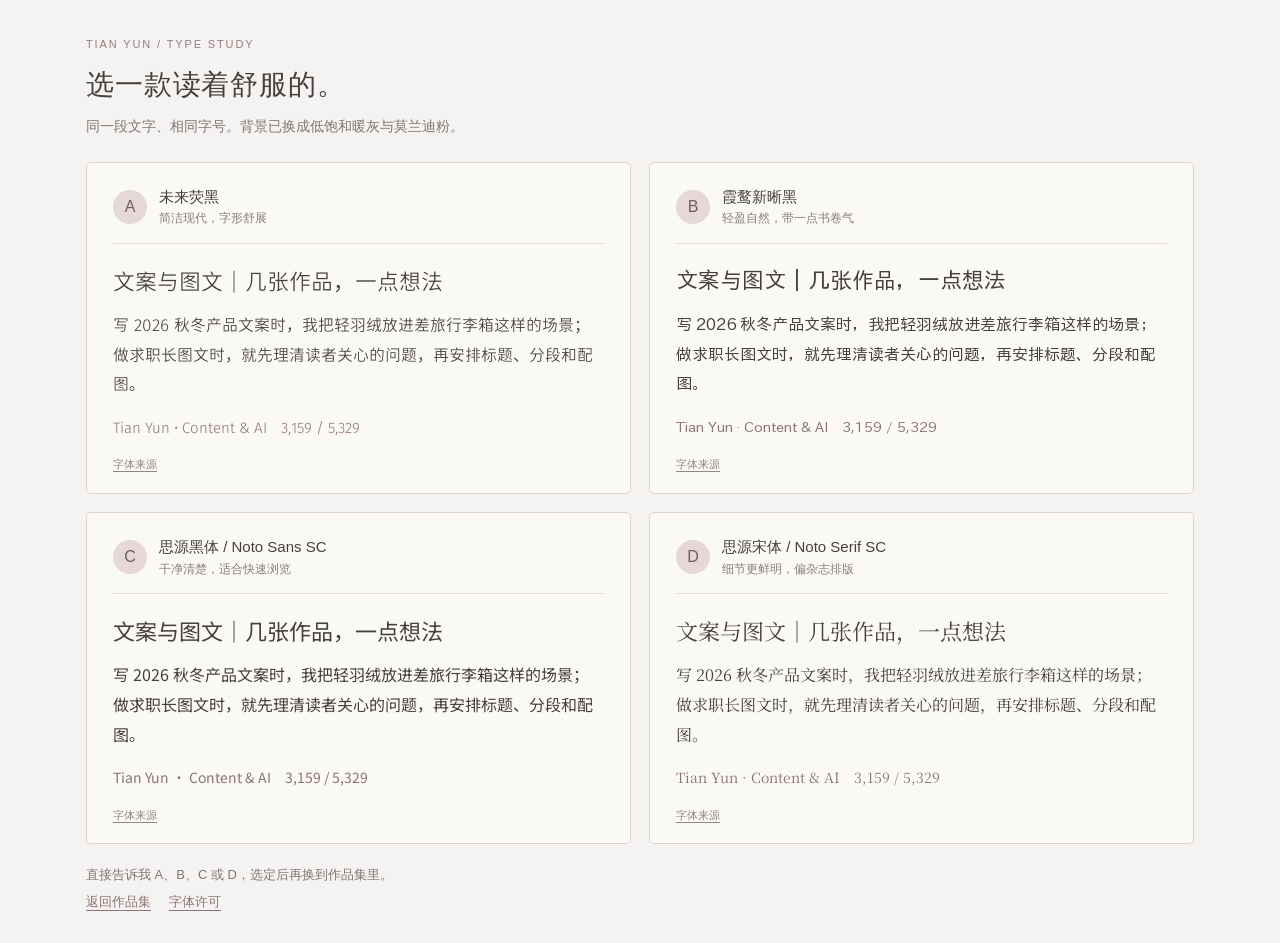
==== font-options.html @ 410164c6 "Update portfolio 2026-11-23 19:13" ====
<!doctype html>
<html lang="zh-CN"><head><meta charset="UTF-8"><meta name="viewport" content="width=device-width,initial-scale=1"><meta name="robots" content="noindex"><title>田韵 · 正文字体对比</title><link rel="stylesheet" href="font-options.css"></head>
<body><main><header><span class="kicker">TIAN YUN / TYPE STUDY</span><h1>选一款读着舒服的。</h1><p>同一段文字、相同字号。背景已换成低饱和暖灰与莫兰迪粉。</p></header>
<div class="options">
<article><div class="label"><span>A</span><div><h2>未来荧黑</h2><p>简洁现代，字形舒展</p></div></div><div class="sample a"><h3>文案与图文｜几张作品，一点想法</h3><p>写 2026 秋冬产品文案时，我把轻羽绒放进差旅行李箱这样的场景；做求职长图文时，就先理清读者关心的问题，再安排标题、分段和配图。</p><p class="latin">Tian Yun · Content &amp; AI　3,159 / 5,329</p></div><a class="source" href="https://github.com/welai/glow-sans" target="_blank" rel="noopener">字体来源</a></article>
<article><div class="label"><span>B</span><div><h2>霞鹜新晰黑</h2><p>轻盈自然，带一点书卷气</p></div></div><div class="sample b"><h3>文案与图文｜几张作品，一点想法</h3><p>写 2026 秋冬产品文案时，我把轻羽绒放进差旅行李箱这样的场景；做求职长图文时，就先理清读者关心的问题，再安排标题、分段和配图。</p><p class="latin">Tian Yun · Content &amp; AI　3,159 / 5,329</p></div><a class="source" href="https://github.com/lxgw/LxgwNeoXiHei" target="_blank" rel="noopener">字体来源</a></article>
<article><div class="label"><span>C</span><div><h2>思源黑体 / Noto Sans SC</h2><p>干净清楚，适合快速浏览</p></div></div><div class="sample c"><h3>文案与图文｜几张作品，一点想法</h3><p>写 2026 秋冬产品文案时，我把轻羽绒放进差旅行李箱这样的场景；做求职长图文时，就先理清读者关心的问题，再安排标题、分段和配图。</p><p class="latin">Tian Yun · Content &amp; AI　3,159 / 5,329</p></div><a class="source" href="https://github.com/notofonts/noto-cjk" target="_blank" rel="noopener">字体来源</a></article>
<article><div class="label"><span>D</span><div><h2>思源宋体 / Noto Serif SC</h2><p>细节更鲜明，偏杂志排版</p></div></div><div class="sample d"><h3>文案与图文｜几张作品，一点想法</h3><p>写 2026 秋冬产品文案时，我把轻羽绒放进差旅行李箱这样的场景；做求职长图文时，就先理清读者关心的问题，再安排标题、分段和配图。</p><p class="latin">Tian Yun · Content &amp; AI　3,159 / 5,329</p></div><a class="source" href="https://github.com/notofonts/noto-cjk" target="_blank" rel="noopener">字体来源</a></article>
</div><footer><p>直接告诉我 A、B、C 或 D，选定后再换到作品集里。</p><a href="./">返回作品集</a><a href="assets/fonts/choices/LICENSES.txt">字体许可</a></footer></main></body></html>
---- font-options.css ----
@font-face{font-family:StudyA;src:url('assets/fonts/choices/study-a.woff2')}@font-face{font-family:StudyB;src:url('assets/fonts/choices/study-b.woff2')}@font-face{font-family:StudyC;src:url('assets/fonts/choices/study-c.woff2')}@font-face{font-family:StudyD;src:url('assets/fonts/choices/study-d.woff2')}
*{box-sizing:border-box}body{margin:0;background:#f5f3f1;color:#45403e;font:16px/1.65 -apple-system,BlinkMacSystemFont,'Segoe UI','Microsoft YaHei',sans-serif}main{max-width:1160px;margin:auto;padding:30px 26px}header{margin-bottom:24px}.kicker{font-size:11px;letter-spacing:.17em;color:#967d82}h1{font-size:28px;font-weight:500;letter-spacing:.03em;margin:6px 0}header p{font-size:14px;color:#807674;margin:0}.options{display:grid;grid-template-columns:1fr 1fr;gap:18px}article{background:#fbf9f6;border:1px solid #dfd2d0;padding:22px 26px 16px;border-radius:5px}.label{display:flex;align-items:center;gap:12px;padding-bottom:14px;border-bottom:1px solid #e5dcda}.label>span{display:grid;place-items:center;width:34px;height:34px;border-radius:50%;background:#e6d8d9;color:#705e62}h2{font-size:15px;font-weight:500;margin:0}.label p{font-size:12px;color:#897c7e;margin:0}.sample{font-weight:400;font-synthesis:none}.sample h3{font-size:22px;font-weight:400;line-height:1.5;margin:20px 0 13px}.sample p{font-size:16px;line-height:1.85;margin:0 0 12px}.sample .latin{font-size:14px;color:#8d7377;line-height:1.6;margin-top:17px}.a{font-family:StudyA,sans-serif}.b{font-family:StudyB,sans-serif}.c{font-family:StudyC,sans-serif}.d{font-family:StudyD,serif}.source{font-size:11px;color:#928582;text-decoration:underline;text-underline-offset:3px}footer{font-size:13px;color:#807674;margin-top:20px}footer p{margin:0 0 6px}footer a{color:#8d7377;margin-right:18px;text-underline-offset:4px}@media(max-width:650px){main{padding:24px 20px}.options{grid-template-columns:1fr}article{padding:20px}.sample h3{font-size:21px}h1{font-size:25px}.sample p{font-size:16px}}
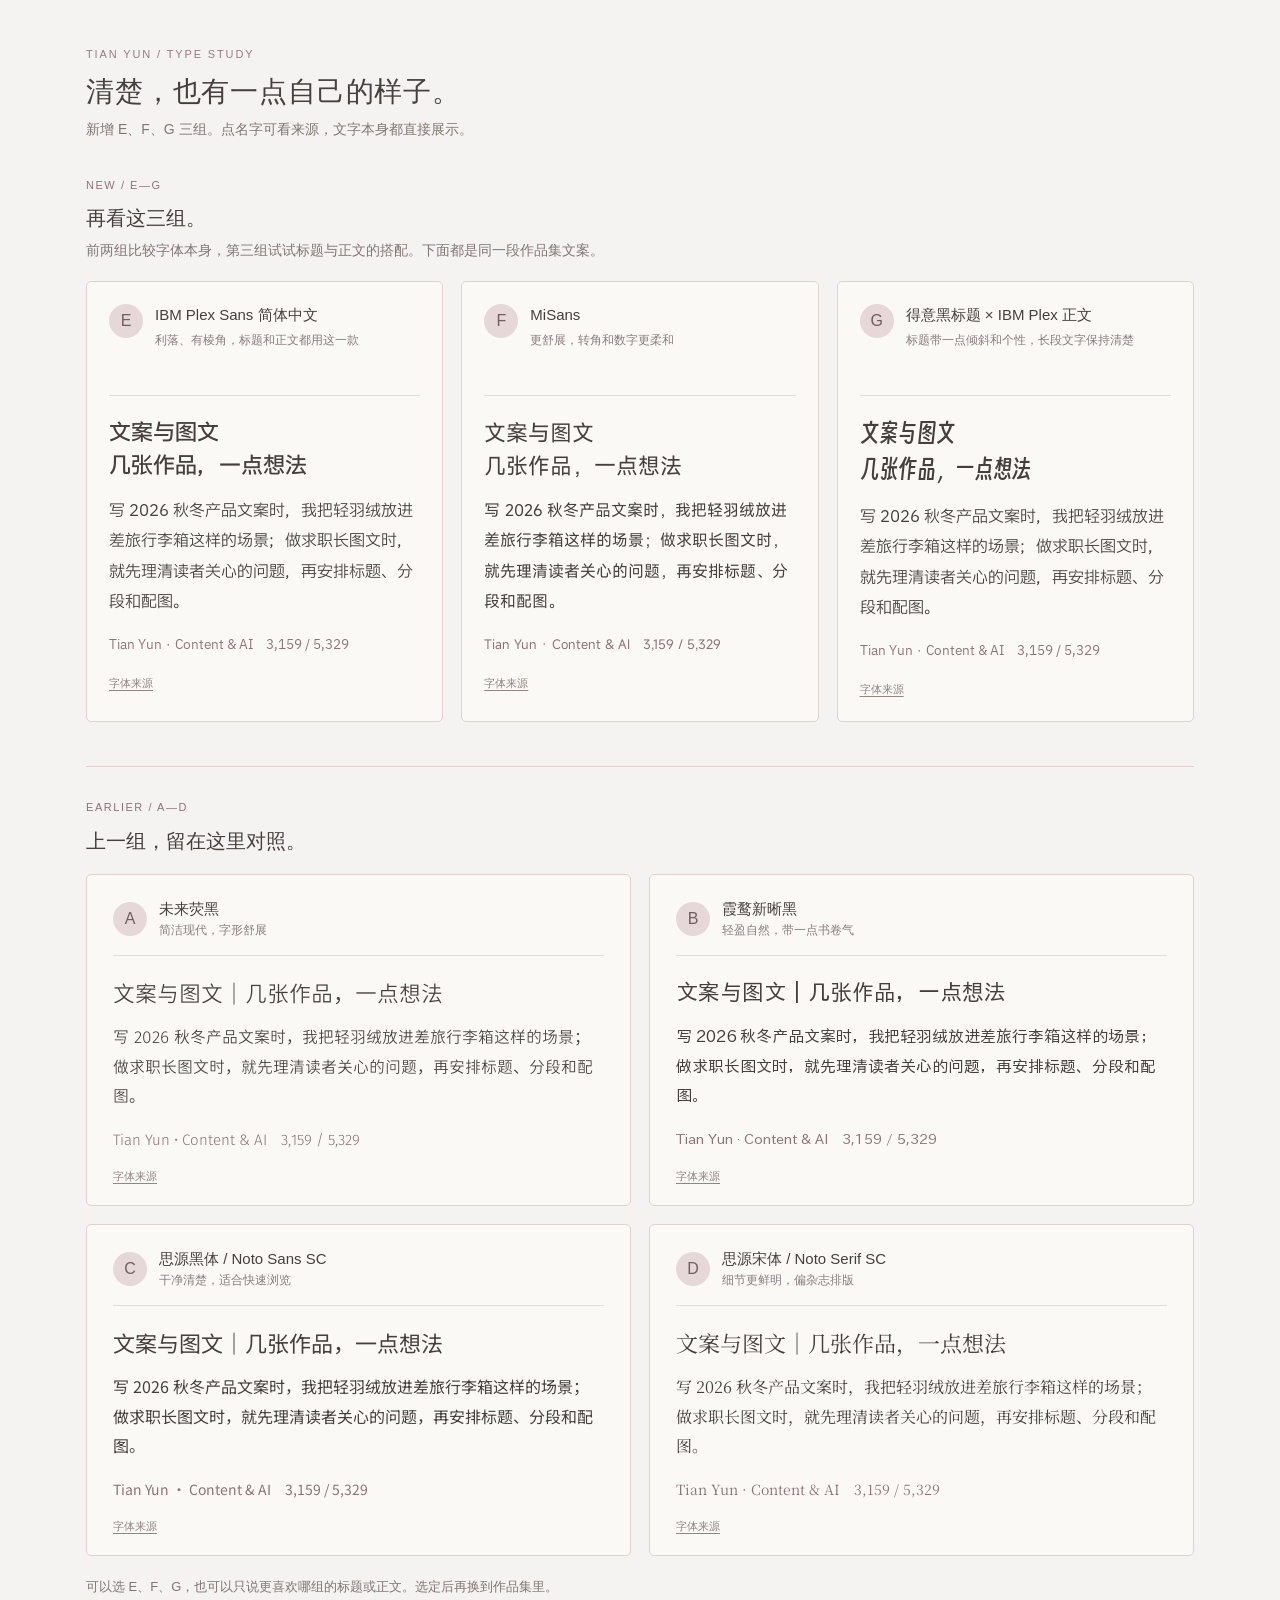
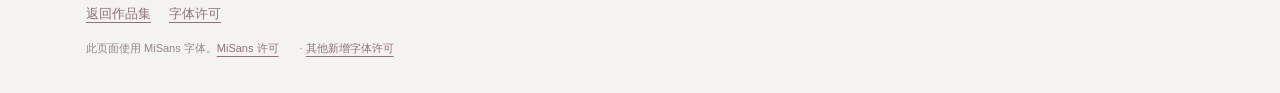
==== commit fd617316: "Update portfolio 2026-11-23 19:33" ====
--- a/font-options.html
+++ b/font-options.html
@@ -1,9 +1,9 @@
 <!doctype html>
-<html lang="zh-CN"><head><meta charset="UTF-8"><meta name="viewport" content="width=device-width,initial-scale=1"><meta name="robots" content="noindex"><title>田韵 · 正文字体对比</title><link rel="stylesheet" href="font-options.css"></head>
-<body><main><header><span class="kicker">TIAN YUN / TYPE STUDY</span><h1>选一款读着舒服的。</h1><p>同一段文字、相同字号。背景已换成低饱和暖灰与莫兰迪粉。</p></header>
-<div class="options">
+<html lang="zh-CN"><head><meta charset="UTF-8"><meta name="viewport" content="width=device-width,initial-scale=1"><meta name="robots" content="noindex"><title>田韵 · 正文字体对比</title><link rel="stylesheet" href="font-options.css"><link rel="stylesheet" href="font-options-more.css"></head>
+<body><main><header><span class="kicker">TIAN YUN / TYPE STUDY</span><h1>清楚，也有一点自己的样子。</h1><p>新增 E、F、G 三组。点名字可看来源，文字本身都直接展示。</p></header>
+<section class="round-two" aria-label="新增字体对比"><div class="round-title"><span>NEW / E—G</span><h2>再看这三组。</h2><p>前两组比较字体本身，第三组试试标题与正文的搭配。下面都是同一段作品集文案。</p></div><div class="options new-options"><article id="font-e"><div class="label"><span>E</span><div><h2>IBM Plex Sans 简体中文</h2><p>利落、有棱角，标题和正文都用这一款</p></div></div><div class="sample e"><h3>文案与图文<br>几张作品，一点想法</h3><p>写 2026 秋冬产品文案时，我把轻羽绒放进差旅行李箱这样的场景；做求职长图文时，就先理清读者关心的问题，再安排标题、分段和配图。</p><p class="latin">Tian Yun · Content &amp; AI　3,159 / 5,329</p></div><a class="source" href="https://github.com/IBM/plex" target="_blank" rel="noopener">字体来源</a></article><article id="font-f"><div class="label"><span>F</span><div><h2>MiSans</h2><p>更舒展，转角和数字更柔和</p></div></div><div class="sample f"><h3>文案与图文<br>几张作品，一点想法</h3><p>写 2026 秋冬产品文案时，我把轻羽绒放进差旅行李箱这样的场景；做求职长图文时，就先理清读者关心的问题，再安排标题、分段和配图。</p><p class="latin">Tian Yun · Content &amp; AI　3,159 / 5,329</p></div><a class="source" href="https://hyperos.mi.com/font/" target="_blank" rel="noopener">字体来源</a></article><article id="font-g"><div class="label"><span>G</span><div><h2>得意黑标题 × IBM Plex 正文</h2><p>标题带一点倾斜和个性，长段文字保持清楚</p></div></div><div class="sample g"><h3>文案与图文<br>几张作品，一点想法</h3><p>写 2026 秋冬产品文案时，我把轻羽绒放进差旅行李箱这样的场景；做求职长图文时，就先理清读者关心的问题，再安排标题、分段和配图。</p><p class="latin">Tian Yun · Content &amp; AI　3,159 / 5,329</p></div><a class="source" href="https://github.com/atelier-anchor/smiley-sans" target="_blank" rel="noopener">字体来源</a></article></div></section><div class="round-title previous"><span>EARLIER / A—D</span><h2>上一组，留在这里对照。</h2></div><div class="options">
 <article><div class="label"><span>A</span><div><h2>未来荧黑</h2><p>简洁现代，字形舒展</p></div></div><div class="sample a"><h3>文案与图文｜几张作品，一点想法</h3><p>写 2026 秋冬产品文案时，我把轻羽绒放进差旅行李箱这样的场景；做求职长图文时，就先理清读者关心的问题，再安排标题、分段和配图。</p><p class="latin">Tian Yun · Content &amp; AI　3,159 / 5,329</p></div><a class="source" href="https://github.com/welai/glow-sans" target="_blank" rel="noopener">字体来源</a></article>
 <article><div class="label"><span>B</span><div><h2>霞鹜新晰黑</h2><p>轻盈自然，带一点书卷气</p></div></div><div class="sample b"><h3>文案与图文｜几张作品，一点想法</h3><p>写 2026 秋冬产品文案时，我把轻羽绒放进差旅行李箱这样的场景；做求职长图文时，就先理清读者关心的问题，再安排标题、分段和配图。</p><p class="latin">Tian Yun · Content &amp; AI　3,159 / 5,329</p></div><a class="source" href="https://github.com/lxgw/LxgwNeoXiHei" target="_blank" rel="noopener">字体来源</a></article>
 <article><div class="label"><span>C</span><div><h2>思源黑体 / Noto Sans SC</h2><p>干净清楚，适合快速浏览</p></div></div><div class="sample c"><h3>文案与图文｜几张作品，一点想法</h3><p>写 2026 秋冬产品文案时，我把轻羽绒放进差旅行李箱这样的场景；做求职长图文时，就先理清读者关心的问题，再安排标题、分段和配图。</p><p class="latin">Tian Yun · Content &amp; AI　3,159 / 5,329</p></div><a class="source" href="https://github.com/notofonts/noto-cjk" target="_blank" rel="noopener">字体来源</a></article>
 <article><div class="label"><span>D</span><div><h2>思源宋体 / Noto Serif SC</h2><p>细节更鲜明，偏杂志排版</p></div></div><div class="sample d"><h3>文案与图文｜几张作品，一点想法</h3><p>写 2026 秋冬产品文案时，我把轻羽绒放进差旅行李箱这样的场景；做求职长图文时，就先理清读者关心的问题，再安排标题、分段和配图。</p><p class="latin">Tian Yun · Content &amp; AI　3,159 / 5,329</p></div><a class="source" href="https://github.com/notofonts/noto-cjk" target="_blank" rel="noopener">字体来源</a></article>
-</div><footer><p>直接告诉我 A、B、C 或 D，选定后再换到作品集里。</p><a href="./">返回作品集</a><a href="assets/fonts/choices/LICENSES.txt">字体许可</a></footer></main></body></html>
+</div><footer><p>可以选 E、F、G，也可以只说更喜欢哪组的标题或正文。选定后再换到作品集里。</p><a href="./">返回作品集</a><a href="assets/fonts/choices/LICENSES.txt">字体许可</a><p class="credits">此页面使用 MiSans 字体。<a href="assets/fonts/choices/MiSans-license.pdf">MiSans 许可</a> · <a href="assets/fonts/choices/OFL-new-options.txt">其他新增字体许可</a></p></footer></main></body></html>
--- a/font-options-more.css
+++ b/font-options-more.css
@@ -0,0 +1,12 @@
+@font-face{font-family:StudyE;src:url('assets/fonts/choices/study-e.woff2');font-weight:400;font-display:swap}
+@font-face{font-family:StudyE;src:url('assets/fonts/choices/study-e-medium.woff2');font-weight:500;font-display:swap}
+@font-face{font-family:MiSans;src:url('assets/fonts/choices/MiSans-Regular.woff2');font-weight:400;font-display:swap}
+@font-face{font-family:StudyG;src:url('assets/fonts/choices/study-g.woff2');font-weight:400;font-display:swap}
+header{padding:10px 0 6px}header h1{font-size:28px;font-weight:500;line-height:1.4}
+.round-title{margin:24px 0 18px}.round-title>span{font-size:11px;color:#8d7377;letter-spacing:.14em}.round-title h2{font-size:20px;line-height:1.5;margin:6px 0}.round-title p{font-size:14px;line-height:1.7;margin:0;color:#807674}
+.new-options{grid-template-columns:repeat(3,minmax(0,1fr));gap:18px}
+.new-options article{padding:22px 22px 20px}.new-options .label{align-items:flex-start;min-height:92px}.label>span{flex-shrink:0}.new-options .label h2{line-height:1.5}.new-options .label p{line-height:1.65;margin-top:5px}
+.sample.e,.sample.g{font-family:StudyE,sans-serif}.sample.f{font-family:MiSans,sans-serif}.sample.e h3{font-weight:500}.sample.g h3{font-family:StudyG,sans-serif;font-size:24px}.new-options .sample p{line-height:1.9}
+.new-options .sample .latin{font-size:13px;line-height:1.8}.previous{border-top:1px solid #dfd2d0;padding-top:26px;margin-top:44px}.credits{font-size:11px;color:#928582;margin-top:14px}
+@media(max-width:900px){.new-options{grid-template-columns:1fr}.new-options .label{min-height:0}.new-options article{padding:22px 24px}.new-options .sample h3{margin-top:22px}.new-options .sample p{max-width:42em}}
+@media(max-width:650px){header h1{font-size:24px}.new-options article{padding:20px}.round-title p{font-size:13px}}
